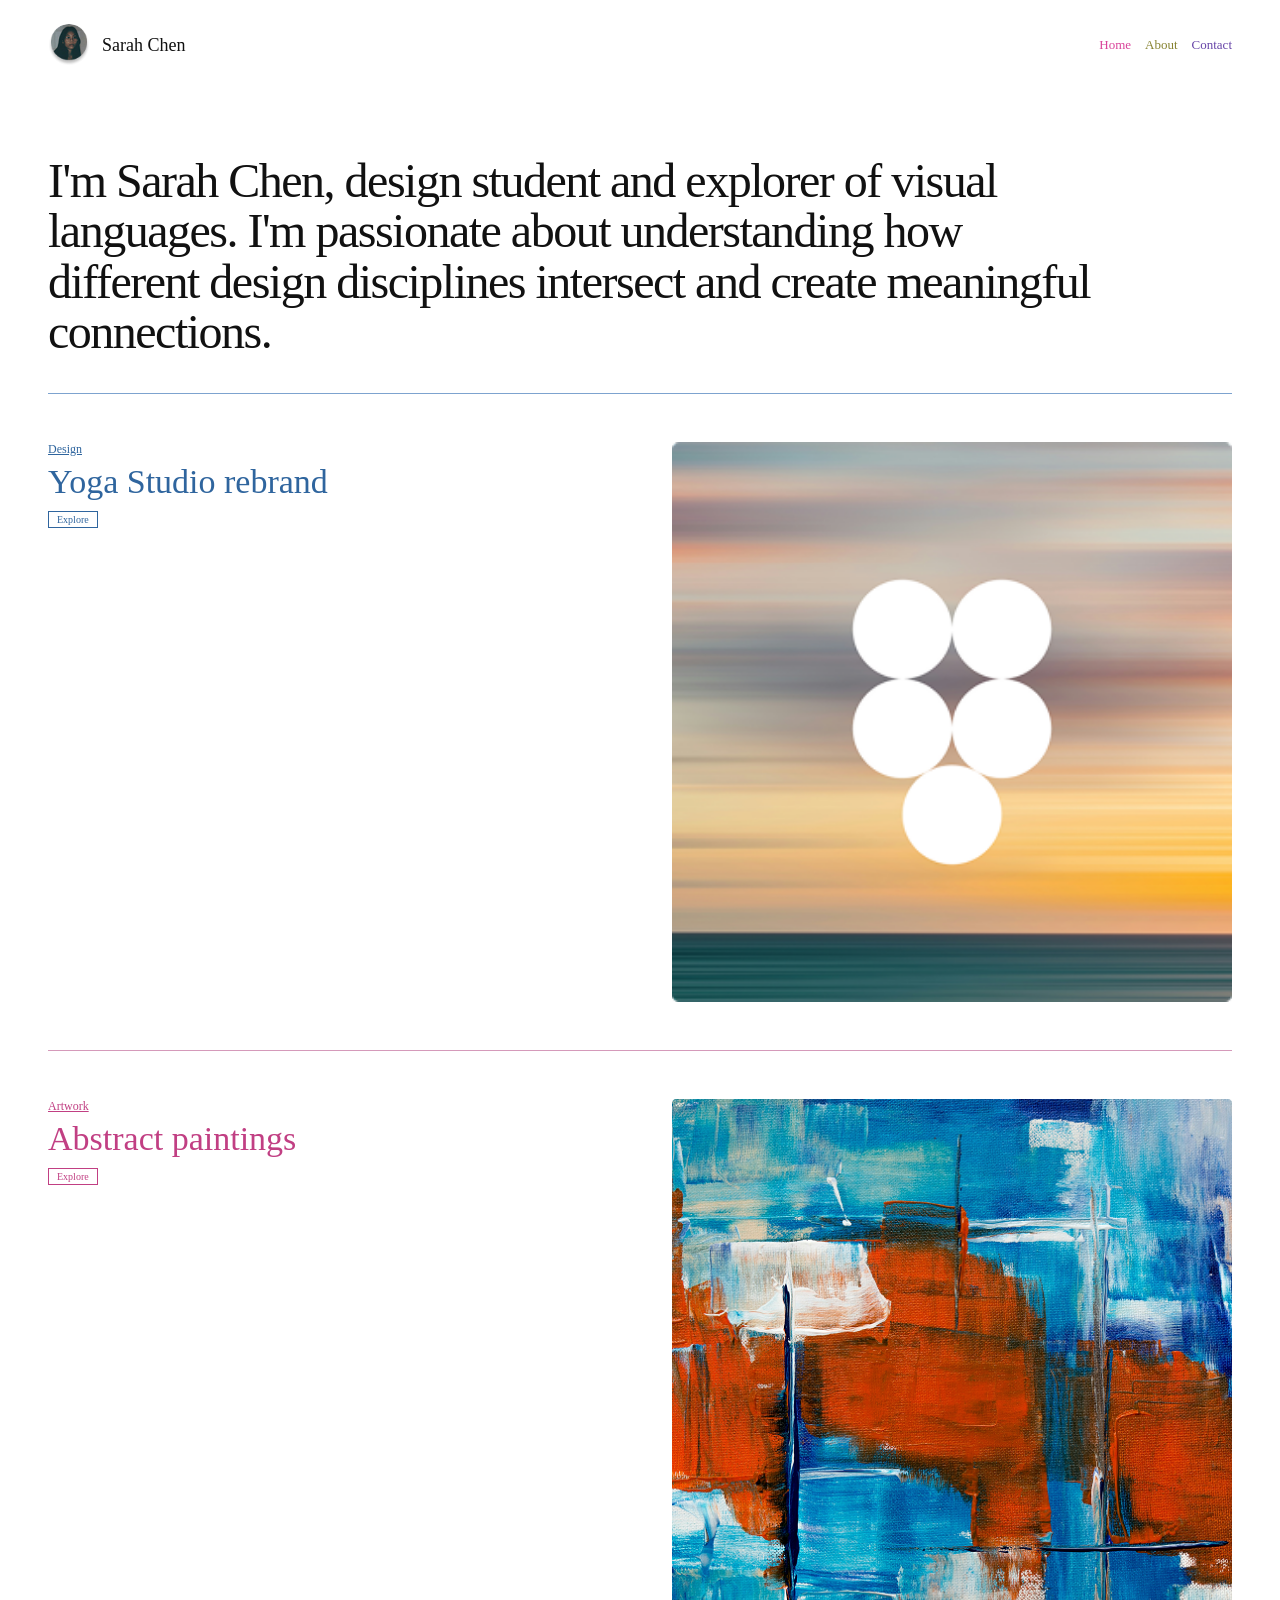
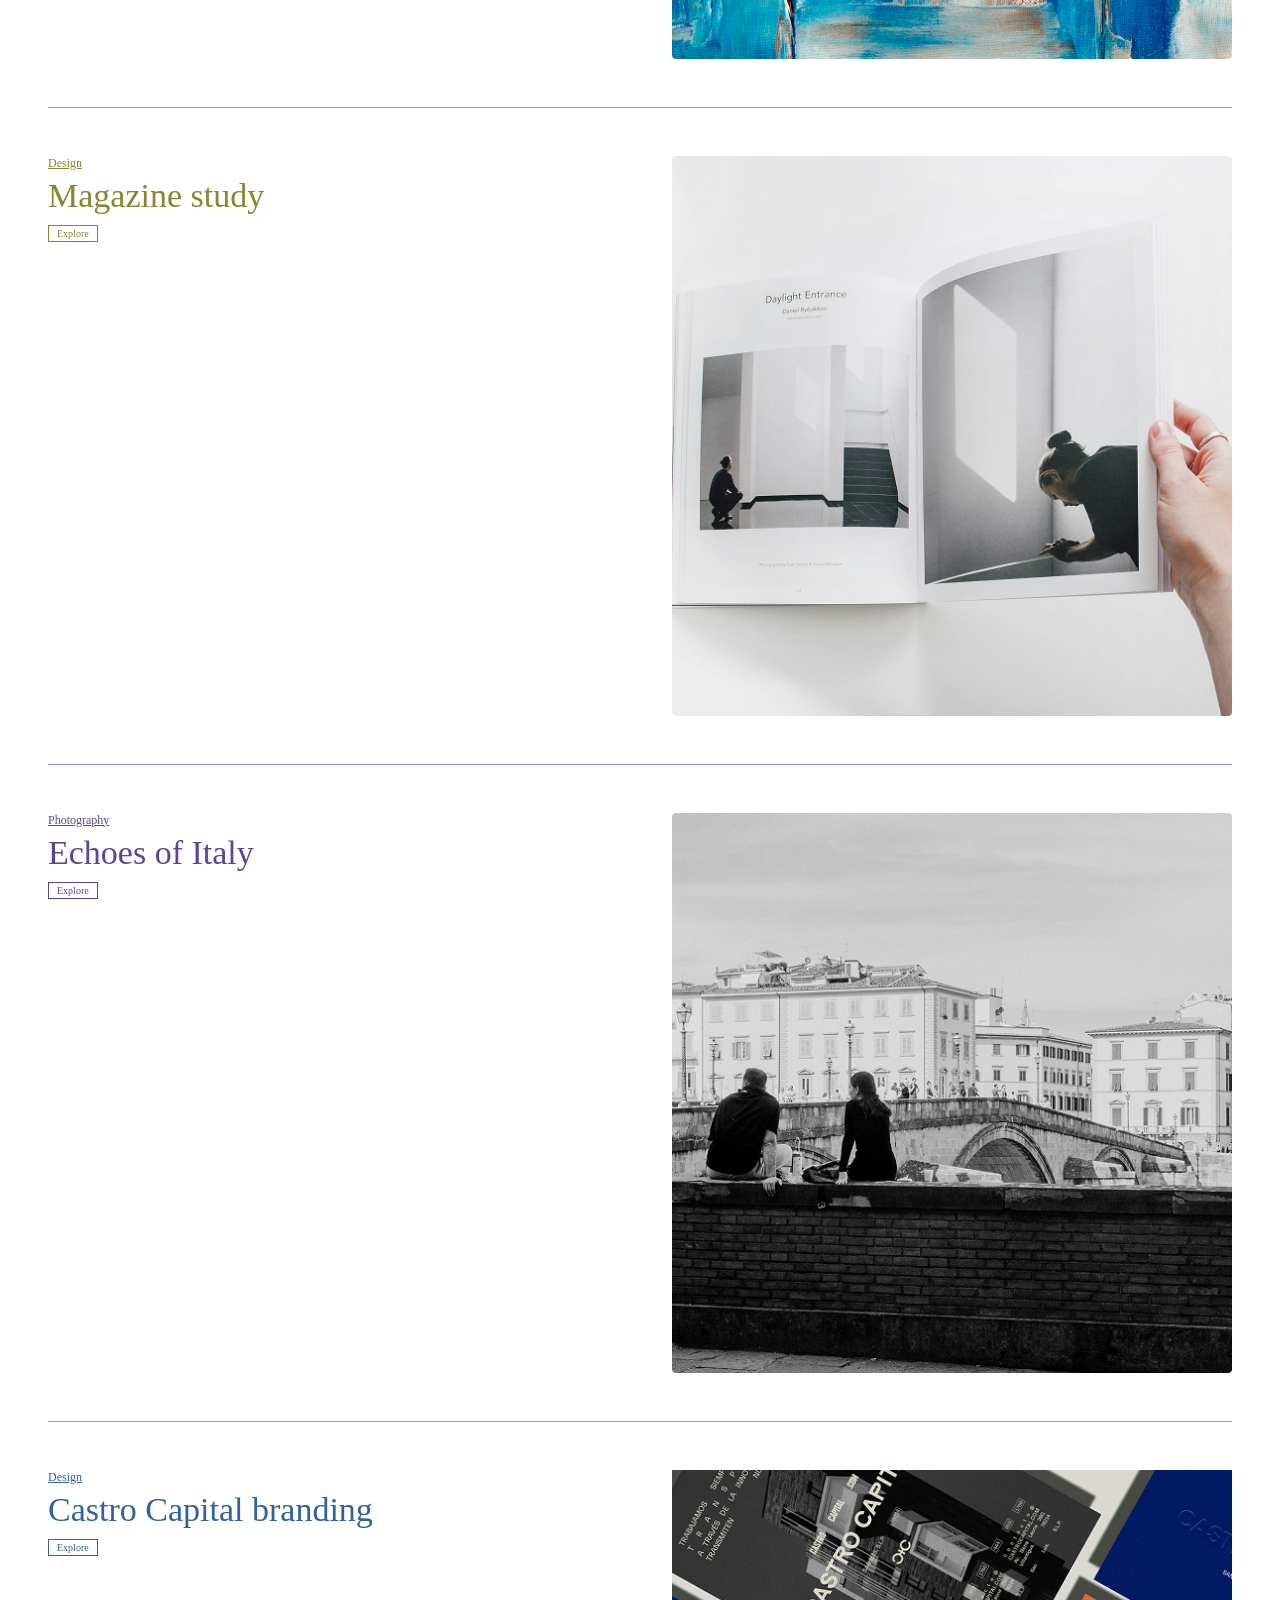
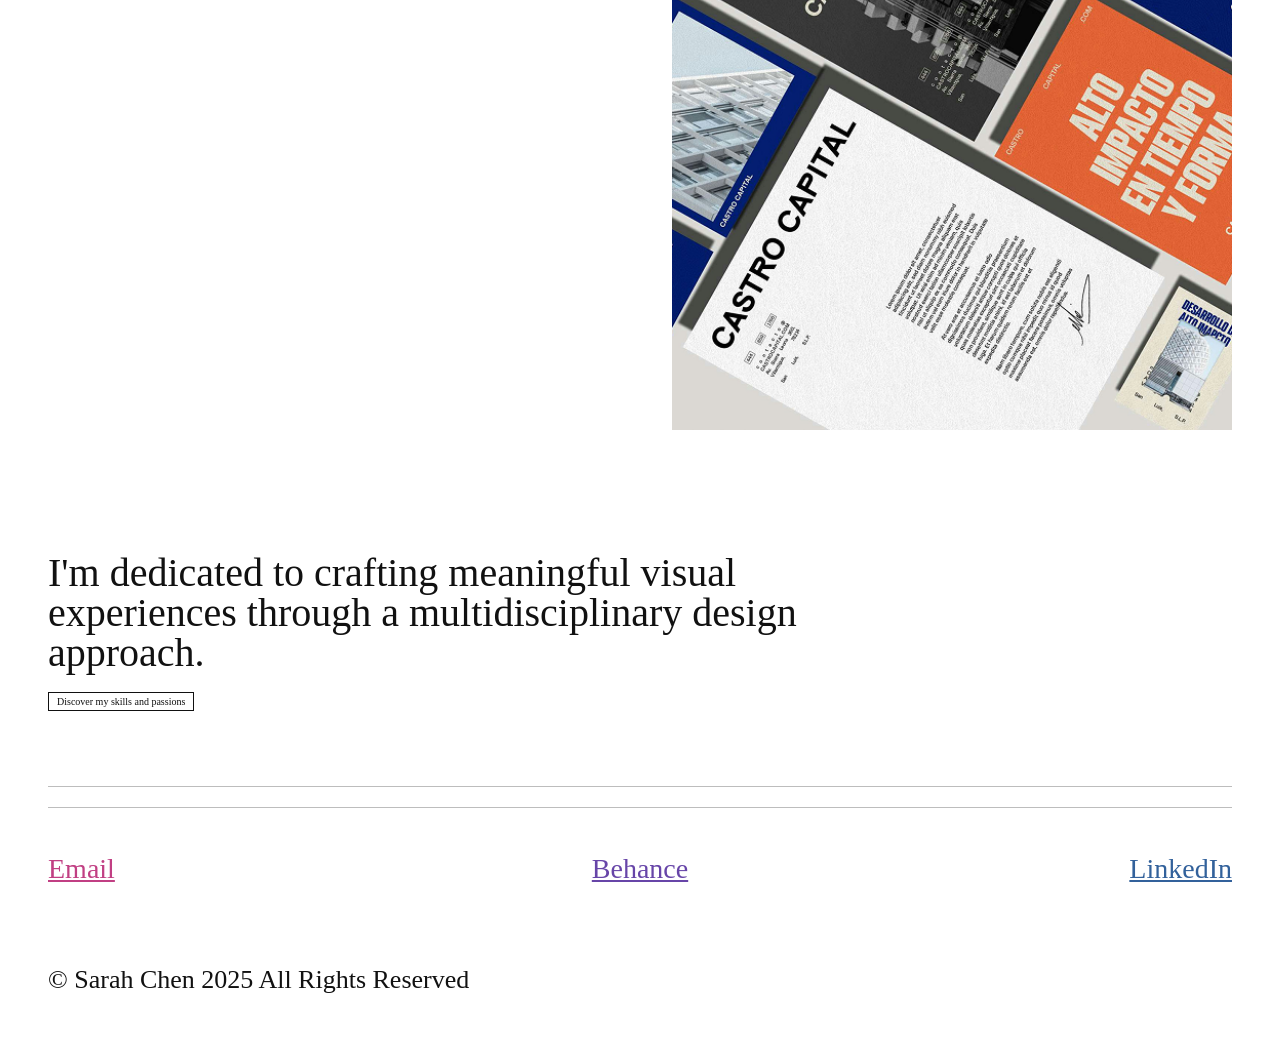
==== index.html @ 7ddd09ad "feat: integrar web minimalista y configurar Docker con Nginx" ====
<!doctype html>
<html lang="en">
  <head>
    <meta charset="UTF-8" />
    <meta name="viewport" content="width=device-width, initial-scale=1.0" />
    <title>Portfolio | Sarah Chen</title>
    <link rel="stylesheet" href="assets/css/styles.css" />
  </head>

  <body>
    <header class="site-header">
      <a class="site-header__brand" href="index.html">
        <img
          class="site-header__logo"
          src="assets/images/Foto.png"
          alt="Sarah Chen Logo"
        />
        <span class="site-header__name">Sarah Chen</span>
      </a>

      <nav class="site-header__nav">
        <a class="site-header__link site-header__link--home" href="index.html">
          Home
        </a>

        <a
          class="site-header__link site-header__link--about"
          href="pages/about.html"
        >
          About
        </a>

        <a
          class="site-header__link site-header__link--contact"
          href="mailto:correoEjemplo@gmail.com"
        >
          Contact
        </a>
      </nav>
    </header>

    <main class="home">
      <section class="home-hero">
        <h1 class="home-hero__title">
          I'm Sarah Chen, design student and explorer of visual languages. I'm
          passionate about understanding how different design disciplines
          intersect and create meaningful connections.
        </h1>
      </section>

      <section class="project-list" id="projects">
        <article class="project-card project-card--yoga">
          <div class="project-card__content">
            <p class="project-card__category">Design</p>
            <h2 class="project-card__title">Yoga Studio rebrand</h2>

            <a class="project-card__link" href="pages/echoes-of-italy.html">
              Explore
            </a>
          </div>

          <img
            class="project-card__image"
            src="assets/images/Image-1.png"
            alt="Yoga Studio rebrand"
          />
        </article>

        <article class="project-card project-card--artwork">
          <div class="project-card__content">
            <p class="project-card__category">Artwork</p>
            <h2 class="project-card__title">Abstract paintings</h2>

            <a class="project-card__link" href="pages/echoes-of-italy.html">
              Explore
            </a>
          </div>

          <img
            class="project-card__image"
            src="assets/images/image-4 (1).png"
            alt="Abstract paintings"
          />
        </article>

        <article class="project-card project-card--magazine">
          <div class="project-card__content">
            <p class="project-card__category">Design</p>
            <h2 class="project-card__title">Magazine study</h2>

            <a class="project-card__link" href="pages/echoes-of-italy.html">
              Explore
            </a>
          </div>

          <img
            class="project-card__image"
            src="assets/images/Image2 (1).png"
            alt="Magazine study"
          />
        </article>

        <article class="project-card project-card--photography">
          <div class="project-card__content">
            <p class="project-card__category">Photography</p>
            <h2 class="project-card__title">Echoes of Italy</h2>

            <a class="project-card__link" href="pages/echoes-of-italy.html">
              Explore
            </a>
          </div>

          <img
            class="project-card__image"
            src="assets/images/Image-3 (3).png"
            alt="Echoes of Italy"
          />
        </article>

        <article class="project-card project-card--design">
          <div class="project-card__content">
            <p class="project-card__category">Design</p>
            <h2 class="project-card__title">Castro Capital branding</h2>

            <a class="project-card__link" href="pages/echoes-of-italy.html">
              Explore
            </a>
          </div>

          <img
            class="project-card__image"
            src="assets/images/Rectangle 1.png"
            alt="Castro Capital branding"
          />
        </article>
      </section>

      <section class="home-about">
        <h2 class="home-about__title">
          I'm dedicated to crafting meaningful visual experiences through a
          multidisciplinary design approach.
        </h2>

        <a class="home-about__link" href="pages/about.html">
          Discover my skills and passions
        </a>
      </section>
    </main>

    <footer class="site-footer" id="contact">
      <nav class="site-footer__links">
        <a class="site-footer__link site-footer__link--email" href="#">
          Email
        </a>

        <a class="site-footer__link site-footer__link--behance" href="#">
          Behance
        </a>

        <a class="site-footer__link site-footer__link--linkedin" href="#">
          LinkedIn
        </a>
      </nav>

      <p class="site-footer__copyright">
        © Sarah Chen 2025 All Rights Reserved
      </p>
    </footer>
  </body>
</html>
---- assets/css/styles.css ----
* {
  margin: 0;
  padding: 0;
  box-sizing: border-box;
}

html {
  scroll-behavior: smooth;
}

body {
  font-family: Georgia, "Times New Roman", Times, serif;
  background-color: #ffffff;
  color: #111111;
}

a {
  color: inherit;
}

img {
  display: block;
  max-width: 100%;
}

.site-header {
  width: 100%;
  max-width: 1280px;
  margin: 0 auto;
  padding: 24px 48px 70px;

  display: flex;
  justify-content: space-between;
  align-items: center;
}

.site-header__brand {
  display: flex;
  align-items: center;
  gap: 12px;

  color: #111111;
  text-decoration: none;
}

.site-header__logo {
  width: 42px;
  height: 42px;

  border-radius: 50%;
  object-fit: cover;
}

.site-header__name {
  font-size: 18px;
}

.site-header__nav {
  display: flex;
  align-items: center;
  gap: 14px;
}

.site-header__link {
  font-size: 13px;
  text-decoration: none;
}

.site-header__link--home {
  color: #d9439a;
}

.site-header__link--about {
  color: #878331;
}

.site-header__link--contact {
  color: #6745a8;
}

.home,
.project-detail,
.about-page {
  width: 100%;
  max-width: 1280px;
  margin: 0 auto;
  padding: 0 48px;
}

.home-hero {
  padding: 20px 0 35px;
}

.home-hero__title {
  max-width: 1050px;

  font-size: 48px;
  font-weight: 400;
  line-height: 1.05;
  letter-spacing: -1.5px;
}

.project-list {
  width: 100%;
}

.project-card {
  width: 100%;
  padding: 48px 0;

  display: grid;
  grid-template-columns: 1fr 1fr;
  gap: 52px;
  align-items: start;

  border-top: 1px solid #bdbdbd;
}

.project-card__content {
  display: flex;
  flex-direction: column;
  align-items: flex-start;
}

.project-card__category {
  margin-bottom: 8px;

  font-size: 12px;
  text-decoration: underline;
}

.project-card__title {
  margin-bottom: 12px;

  font-size: 34px;
  font-weight: 400;
  line-height: 1;
}

.project-card__link {
  padding: 2px 8px;

  border: 1px solid currentColor;

  font-size: 10px;
  text-decoration: none;
}

.project-card__image {
  width: 100%;
  max-width: 560px;
  aspect-ratio: 1 / 1;

  justify-self: end;

  object-fit: cover;
}

.project-card--yoga {
  border-top-color: #7da3cf;
}

.project-card--artwork {
  border-top-color: #d59aba;
}

.project-card--magazine {
  border-top-color: #aaa765;
}

.project-card--photography {
  border-top-color: #9883bd;
}

.project-card--design {
  border-top-color: #7da3cf;
}

.project-card--yoga .project-card__category,
.project-card--yoga .project-card__title,
.project-card--yoga .project-card__link {
  color: #2f659e;
}

.project-card--artwork .project-card__category,
.project-card--artwork .project-card__title,
.project-card--artwork .project-card__link {
  color: #c13f83;
}

.project-card--magazine .project-card__category,
.project-card--magazine .project-card__title,
.project-card--magazine .project-card__link {
  color: #898530;
}

.project-card--photography .project-card__category,
.project-card--photography .project-card__title,
.project-card--photography .project-card__link {
  color: #5d4497;
}

.project-card--design .project-card__category,
.project-card--design .project-card__title,
.project-card--design .project-card__link {
  color: #32619b;
}

.home-about {
  padding: 75px 0;

  border-bottom: 1px solid #bdbdbd;
}

.home-about__title {
  max-width: 750px;
  margin-bottom: 18px;

  font-size: 40px;
  font-weight: 400;
  line-height: 1;
}

.home-about__link {
  display: inline-block;

  padding: 3px 8px;

  border: 1px solid #111111;

  font-size: 10px;
  text-decoration: none;
}

.project-detail {
  padding-bottom: 20px;
}

.project-detail__intro {
  width: 100%;
  max-width: 650px;
  margin-bottom: 90px;
}

.project-detail__category {
  margin-bottom: 7px;

  color: #6745a8;

  font-size: 12px;
  text-decoration: underline;
}

.project-detail__title {
  margin-bottom: 16px;

  color: #6745a8;

  font-size: 36px;
  font-weight: 400;
  line-height: 1;
}

.project-detail__description {
  max-width: 620px;

  font-size: 25px;
  line-height: 1.08;
}

.project-gallery {
  width: 100%;
}

.project-gallery__figure {
  margin-bottom: 90px;
}

.project-gallery__figure--narrow {
  width: 58%;
}

.project-gallery__figure--medium {
  width: 74%;
}

.project-gallery__figure--wide {
  width: 83%;
}

.project-gallery__figure--full {
  width: 100%;
}

.project-gallery__figure--center {
  margin-left: auto;
  margin-right: auto;
}

.project-gallery__figure--left {
  margin-left: 0;
  margin-right: auto;
}

.project-gallery__figure--right {
  margin-left: auto;
  margin-right: 0;
}

.project-gallery__image {
  width: 100%;
  height: auto;

  object-fit: cover;
}

.project-gallery__caption {
  margin-top: 7px;

  font-size: 9px;
  line-height: 1.3;
}

.project-gallery__text {
  width: 100%;
  max-width: 680px;
  margin: 0 0 85px;

  font-size: 26px;
  line-height: 1.08;
}

.about-page {
  padding-top: 10px;
}

.about-intro {
  padding: 20px 0 105px;
}

.about-intro > .about-intro__text {
  width: 100%;
  max-width: 1160px;
  margin: 0;

  font-family: Georgia, "Times New Roman", Times, serif;
  font-size: 42px;
  font-weight: 400;
  line-height: 1.12;
  letter-spacing: -0.8px;
}

.about-intro > .about-intro__text + .about-intro__text {
  margin-top: 60px;
}

.about-status {
  margin-bottom: 110px;

  display: grid;
  grid-template-columns: 1fr 1fr;
  gap: 48px;
}

.about-status__intro,
.about-status__content {
  border-top: 1px solid #bdbdbd;
}

.about-status__label {
  padding-top: 36px;

  font-family: monospace;
  font-size: 13px;
}

.about-status__row {
  min-height: 72px;

  display: grid;
  grid-template-columns: 130px 1fr;
  align-items: center;
  gap: 20px;

  border-bottom: 1px solid #bdbdbd;

  font-family: monospace;
  font-size: 13px;
}

.about-status__image {
  width: 100%;
  margin-top: 35px;
  aspect-ratio: 1 / 1;

  object-fit: cover;
}

.related-projects {
  padding: 45px 0 70px;

  border-top: 1px solid #bdbdbd;
}

.related-projects__heading {
  width: 100%;
  max-width: 900px;
  margin-bottom: 35px;

  font-size: 40px;
  font-weight: 400;
  line-height: 1.08;
}

.related-projects__more {
  display: inline-block;
  margin-bottom: 45px;

  font-family: monospace;
  font-size: 11px;
}

.related-projects__grid {
  display: grid;
  grid-template-columns: repeat(3, 1fr);
  gap: 45px;
}

.related-projects__card {
  padding-top: 25px;

  border-top: 1px solid currentColor;
}

.related-projects__category {
  margin-bottom: 10px;

  font-size: 11px;
  text-decoration: underline;
}

.related-projects__title {
  min-height: 82px;
  margin-bottom: 12px;

  font-size: 32px;
  font-weight: 400;
  line-height: 1;
}

.related-projects__link {
  display: inline-block;
  margin-bottom: 35px;
  padding: 2px 7px;

  border: 1px solid currentColor;

  font-size: 9px;
  text-decoration: none;
}

.related-projects__image {
  width: 100%;
  aspect-ratio: 1 / 1;

  object-fit: cover;
}

.related-projects__card--artwork {
  color: #c13f83;
}

.related-projects__card--editorial {
  color: #898530;
}

.related-projects__card--design {
  color: #32619b;
}

.site-footer {
  width: 100%;
  max-width: 1280px;
  margin: 0 auto;
  padding: 20px 48px 50px;
}

.site-footer__links {
  padding: 45px 0;

  display: grid;
  grid-template-columns: repeat(3, 1fr);

  border-top: 1px solid #bdbdbd;
}

.site-footer__link {
  font-size: 28px;
}

.site-footer__link--email {
  color: #c13f83;
  text-align: left;
}

.site-footer__link--behance {
  color: #6745a8;
  text-align: center;
}

.site-footer__link--linkedin {
  color: #32619b;
  text-align: right;
}

.site-footer__copyright {
  padding-top: 35px;

  font-size: 26px;
}

@media (min-width: 800px) and (max-width: 1279px) {
  .site-header {
    padding: 22px 32px 55px;
  }

  .home,
  .project-detail,
  .about-page {
    padding: 0 32px;
  }

  .site-footer {
    padding: 20px 32px 45px;
  }

  .home-hero__title {
    font-size: 42px;
  }

  .project-card {
    gap: 40px;
    padding: 40px 0;
  }

  .project-card__title {
    font-size: 30px;
  }

  .project-card__image {
    max-width: 500px;
  }

  .project-detail__intro {
    max-width: 580px;
    margin-bottom: 75px;
  }

  .project-detail__description {
    font-size: 23px;
  }

  .project-gallery__figure {
    margin-bottom: 75px;
  }

  .project-gallery__figure--narrow {
    width: 60%;
  }

  .project-gallery__figure--medium {
    width: 74%;
  }

  .project-gallery__figure--wide {
    width: 84%;
  }

  .project-gallery__figure--full {
    width: 100%;
  }

  .project-gallery__text {
    max-width: 620px;
    margin-bottom: 75px;

    font-size: 24px;
  }

  .about-intro {
    padding-bottom: 90px;
  }

  .about-intro > .about-intro__text {
    font-size: 36px;
    line-height: 1.12;
  }

  .about-intro > .about-intro__text + .about-intro__text {
    margin-top: 50px;
  }

  .about-status {
    gap: 40px;
    margin-bottom: 90px;
  }

  .related-projects__heading {
    font-size: 36px;
  }

  .related-projects__grid {
    gap: 28px;
  }

  .related-projects__title {
    font-size: 27px;
  }
}

@media (max-width: 799px) {
  .site-header {
    padding: 18px 18px 38px;
  }

  .site-header__logo {
    width: 34px;
    height: 34px;
  }

  .site-header__name {
    font-size: 15px;
  }

  .site-header__nav {
    gap: 9px;
  }

  .site-header__link {
    font-size: 10px;
  }

  .home,
  .project-detail,
  .about-page {
    padding: 0 18px;
  }

  .home-hero {
    padding: 15px 0 28px;
  }

  .home-hero__title {
    font-size: 31px;
    letter-spacing: -0.7px;
  }

  .project-card {
    padding: 32px 0;

    grid-template-columns: 1fr;
    gap: 24px;
  }

  .project-card__title {
    font-size: 28px;
  }

  .project-card__image {
    width: 100%;
    max-width: none;
  }

  .home-about {
    padding: 50px 0;
  }

  .home-about__title {
    font-size: 31px;
  }

  .project-detail__intro {
    max-width: none;
    margin-bottom: 55px;
  }

  .project-detail__title {
    font-size: 31px;
  }

  .project-detail__description {
    font-size: 20px;
  }

  .project-gallery__figure,
  .project-gallery__figure--narrow,
  .project-gallery__figure--medium,
  .project-gallery__figure--wide,
  .project-gallery__figure--full {
    width: 100%;
    margin: 0 0 55px;
  }

  .project-gallery__text {
    max-width: none;
    margin-bottom: 55px;

    font-size: 22px;
  }

  .about-intro {
    padding: 10px 0 65px;
  }

  .about-intro > .about-intro__text {
    font-size: 26px;
    line-height: 1.12;
    letter-spacing: -0.4px;
  }

  .about-intro > .about-intro__text + .about-intro__text {
    margin-top: 38px;
  }

  .about-status {
    margin-bottom: 75px;

    grid-template-columns: 1fr;
    gap: 35px;
  }

  .about-status__row {
    min-height: 62px;

    grid-template-columns: 100px 1fr;

    font-size: 11px;
  }

  .about-status__image {
    margin-top: 25px;
  }

  .related-projects {
    padding: 35px 0 50px;
  }

  .related-projects__heading {
    font-size: 29px;
  }

  .related-projects__grid {
    grid-template-columns: 1fr;
    gap: 45px;
  }

  .related-projects__title {
    min-height: auto;

    font-size: 29px;
  }

  .related-projects__link {
    margin-bottom: 20px;
  }

  .site-footer {
    padding: 20px 18px 35px;
  }

  .site-footer__links {
    padding: 30px 0;
  }

  .site-footer__link {
    font-size: 18px;
  }

  .site-footer__copyright {
    padding-top: 25px;

    font-size: 18px;
  }
}

@media (min-width: 1280px) {
  .site-header,
  .home,
  .project-detail,
  .about-page,
  .site-footer {
    max-width: 1280px;
  }
}
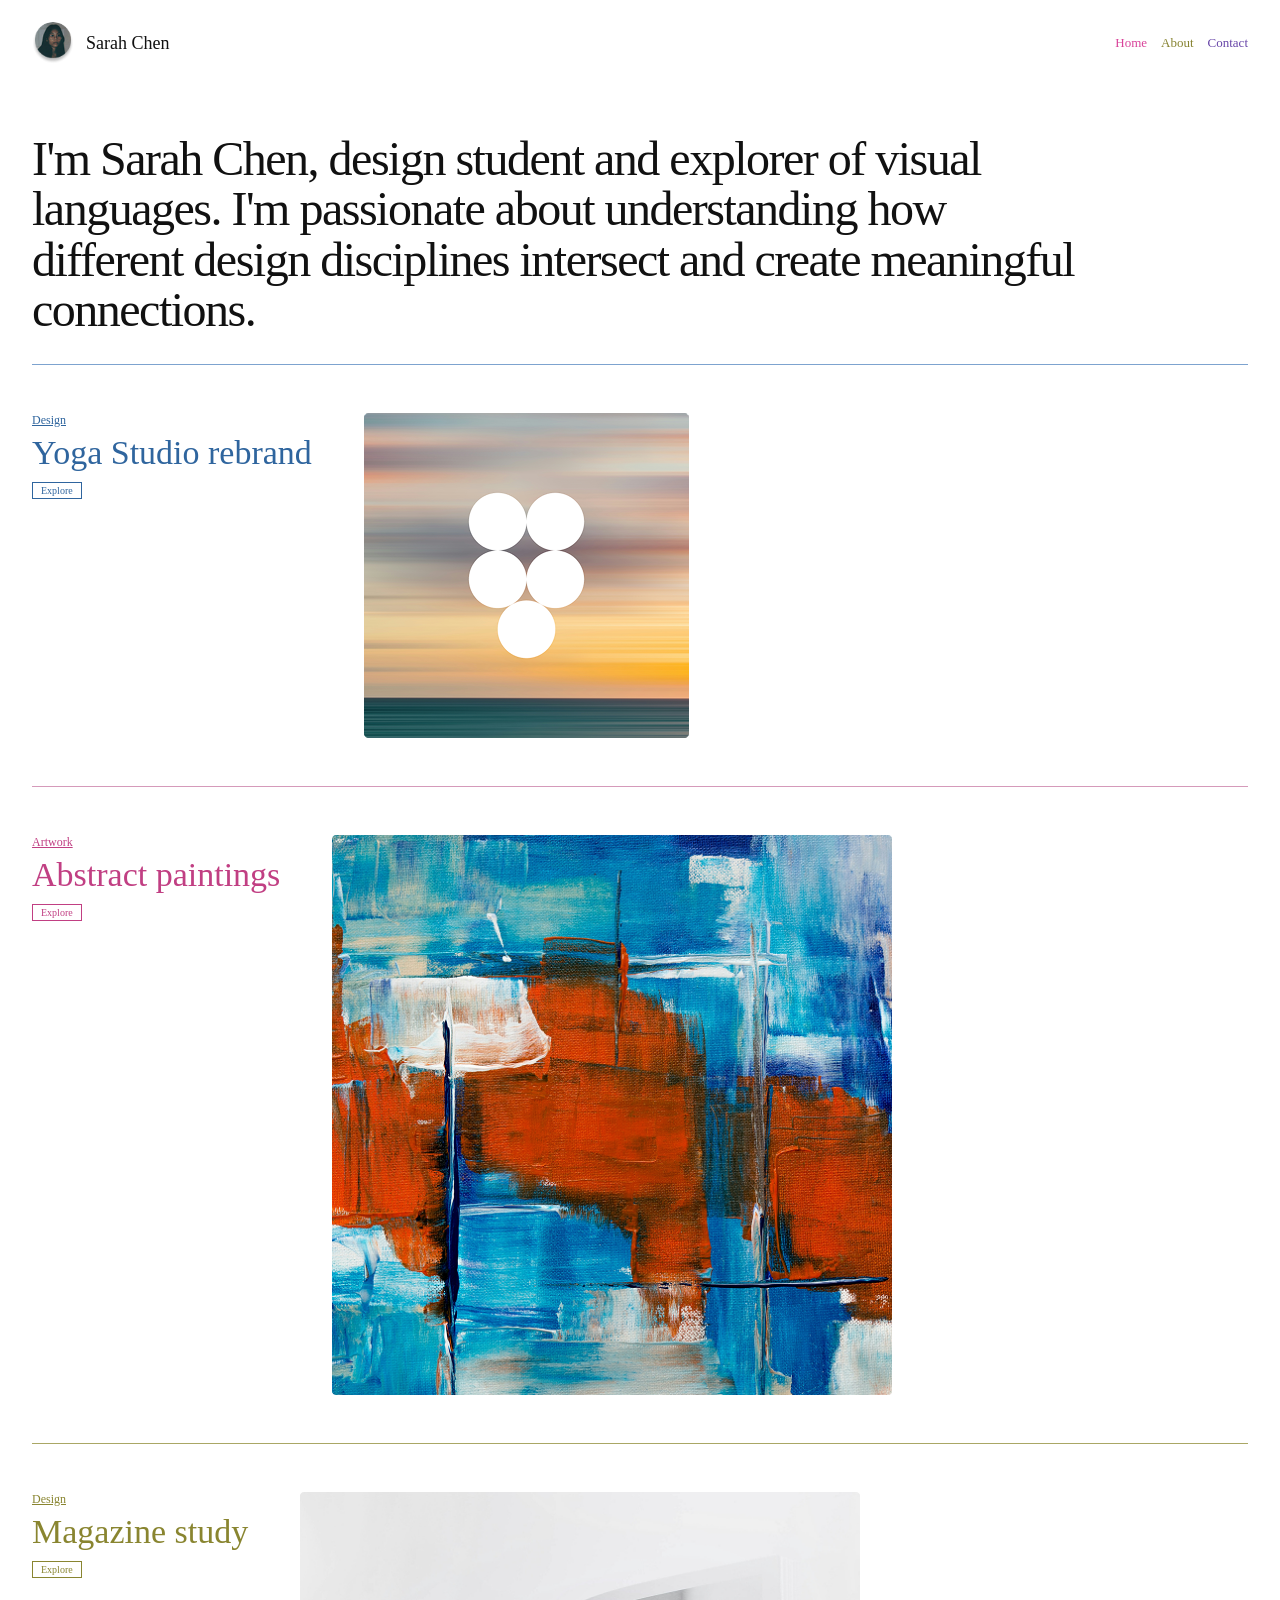
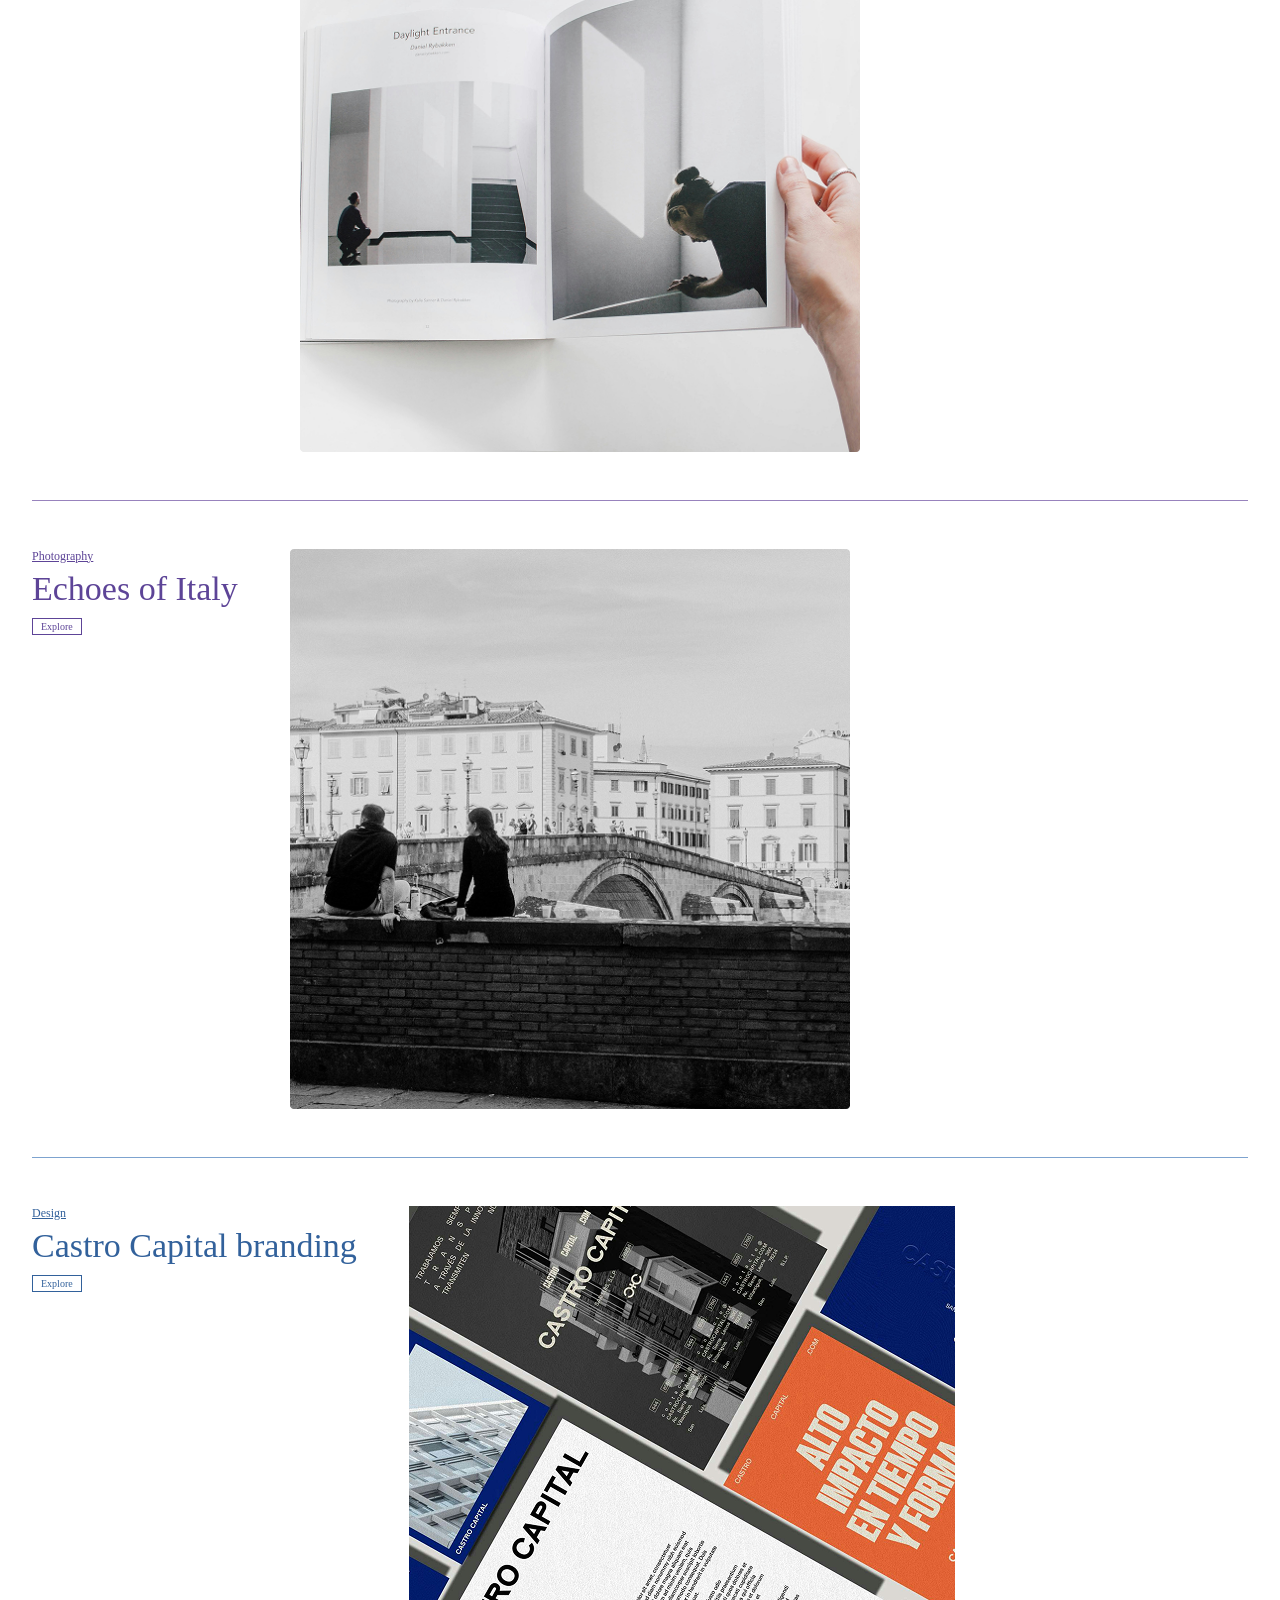
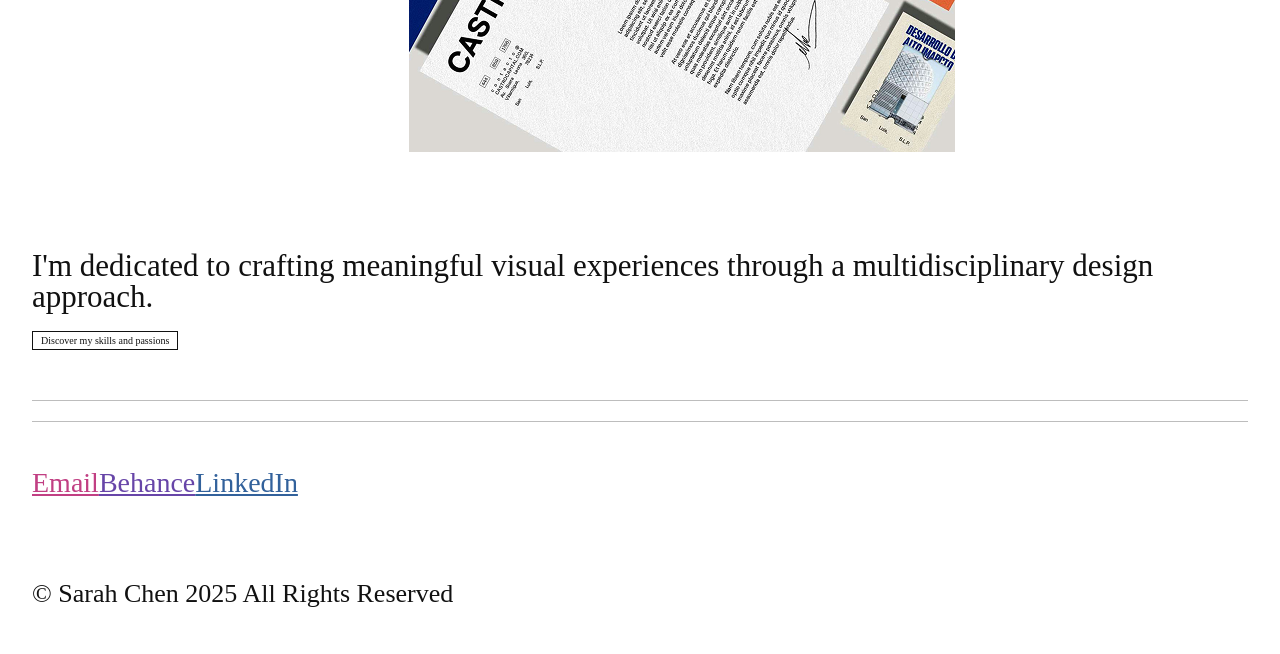
==== commit 70b37dbc: "fix: corregir Mobile First, enlaces y estructura de páginas" ====
--- a/index.html
+++ b/index.html
@@ -25,14 +25,14 @@
 
         <a
           class="site-header__link site-header__link--about"
-          href="pages/about.html"
+          href="about.html"
         >
           About
         </a>
 
         <a
           class="site-header__link site-header__link--contact"
-          href="mailto:correoEjemplo@gmail.com"
+          href="mailto:email@ejemplo.com"
         >
           Contact
         </a>
@@ -54,7 +54,7 @@
             <p class="project-card__category">Design</p>
             <h2 class="project-card__title">Yoga Studio rebrand</h2>
 
-            <a class="project-card__link" href="pages/echoes-of-italy.html">
+            <a class="project-card__link" href="project.html">
               Explore
             </a>
           </div>
@@ -71,14 +71,14 @@
             <p class="project-card__category">Artwork</p>
             <h2 class="project-card__title">Abstract paintings</h2>
 
-            <a class="project-card__link" href="pages/echoes-of-italy.html">
+            <a class="project-card__link" href="project.html">
               Explore
             </a>
           </div>
 
           <img
             class="project-card__image"
-            src="assets/images/image-4 (1).png"
+            src="assets/images/image-4-1.png"
             alt="Abstract paintings"
           />
         </article>
@@ -88,14 +88,14 @@
             <p class="project-card__category">Design</p>
             <h2 class="project-card__title">Magazine study</h2>
 
-            <a class="project-card__link" href="pages/echoes-of-italy.html">
+            <a class="project-card__link" href="project.html">
               Explore
             </a>
           </div>
 
           <img
             class="project-card__image"
-            src="assets/images/Image2 (1).png"
+            src="assets/images/Image2-1.png"
             alt="Magazine study"
           />
         </article>
@@ -105,14 +105,14 @@
             <p class="project-card__category">Photography</p>
             <h2 class="project-card__title">Echoes of Italy</h2>
 
-            <a class="project-card__link" href="pages/echoes-of-italy.html">
+            <a class="project-card__link" href="project.html">
               Explore
             </a>
           </div>
 
           <img
             class="project-card__image"
-            src="assets/images/Image-3 (3).png"
+            src="assets/images/Image-3-3.png"
             alt="Echoes of Italy"
           />
         </article>
@@ -122,14 +122,14 @@
             <p class="project-card__category">Design</p>
             <h2 class="project-card__title">Castro Capital branding</h2>
 
-            <a class="project-card__link" href="pages/echoes-of-italy.html">
+            <a class="project-card__link" href="project.html">
               Explore
             </a>
           </div>
 
           <img
             class="project-card__image"
-            src="assets/images/Rectangle 1.png"
+            src="assets/images/Rectangle-1.png"
             alt="Castro Capital branding"
           />
         </article>
@@ -141,7 +141,7 @@
           multidisciplinary design approach.
         </h2>
 
-        <a class="home-about__link" href="pages/about.html">
+        <a class="home-about__link" href="about.html">
           Discover my skills and passions
         </a>
       </section>
@@ -149,15 +149,15 @@
 
     <footer class="site-footer" id="contact">
       <nav class="site-footer__links">
-        <a class="site-footer__link site-footer__link--email" href="#">
+        <a class="site-footer__link site-footer__link--email" href="mailto:email@ejemplo.com">
           Email
         </a>
 
-        <a class="site-footer__link site-footer__link--behance" href="#">
+        <a class="site-footer__link site-footer__link--behance" href="https://www.behance.net/">
           Behance
         </a>
 
-        <a class="site-footer__link site-footer__link--linkedin" href="#">
+        <a class="site-footer__link site-footer__link--linkedin" href="https://www.linkedin.com/">
           LinkedIn
         </a>
       </nav>
@@ -167,4 +167,4 @@
       </p>
     </footer>
   </body>
-</html>
+</html>
--- a/assets/css/styles.css
+++ b/assets/css/styles.css
@@ -25,9 +25,7 @@
 
 .site-header {
   width: 100%;
-  max-width: 1280px;
-  margin: 0 auto;
-  padding: 24px 48px 70px;
+  padding: 18px 18px 38px;
 
   display: flex;
   justify-content: space-between;
@@ -44,25 +42,25 @@
 }
 
 .site-header__logo {
-  width: 42px;
-  height: 42px;
+  width: 34px;
+  height: 34px;
 
   border-radius: 50%;
   object-fit: cover;
 }
 
 .site-header__name {
-  font-size: 18px;
+  font-size: 15px;
 }
 
 .site-header__nav {
   display: flex;
   align-items: center;
-  gap: 14px;
+  gap: 9px;
 }
 
 .site-header__link {
-  font-size: 13px;
+  font-size: 10px;
   text-decoration: none;
 }
 
@@ -82,22 +80,20 @@
 .project-detail,
 .about-page {
   width: 100%;
-  max-width: 1280px;
-  margin: 0 auto;
-  padding: 0 48px;
+  padding: 0 18px;
 }
 
 .home-hero {
-  padding: 20px 0 35px;
+  padding: 15px 0 28px;
 }
 
 .home-hero__title {
-  max-width: 1050px;
-
-  font-size: 48px;
+  max-width: 100%;
+
+  font-size: 31px;
   font-weight: 400;
   line-height: 1.05;
-  letter-spacing: -1.5px;
+  letter-spacing: -0.7px;
 }
 
 .project-list {
@@ -106,12 +102,11 @@
 
 .project-card {
   width: 100%;
-  padding: 48px 0;
-
-  display: grid;
-  grid-template-columns: 1fr 1fr;
-  gap: 52px;
-  align-items: start;
+  padding: 32px 0;
+
+  display: flex;
+  flex-direction: column;
+  gap: 24px;
 
   border-top: 1px solid #bdbdbd;
 }
@@ -132,7 +127,7 @@
 .project-card__title {
   margin-bottom: 12px;
 
-  font-size: 34px;
+  font-size: 28px;
   font-weight: 400;
   line-height: 1;
 }
@@ -148,10 +143,7 @@
 
 .project-card__image {
   width: 100%;
-  max-width: 560px;
   aspect-ratio: 1 / 1;
-
-  justify-self: end;
 
   object-fit: cover;
 }
@@ -207,16 +199,16 @@
 }
 
 .home-about {
-  padding: 75px 0;
+  padding: 50px 0;
 
   border-bottom: 1px solid #bdbdbd;
 }
 
 .home-about__title {
-  max-width: 750px;
+  max-width: 100%;
   margin-bottom: 18px;
 
-  font-size: 40px;
+  font-size: 31px;
   font-weight: 400;
   line-height: 1;
 }
@@ -238,8 +230,7 @@
 
 .project-detail__intro {
   width: 100%;
-  max-width: 650px;
-  margin-bottom: 90px;
+  margin-bottom: 55px;
 }
 
 .project-detail__category {
@@ -256,15 +247,15 @@
 
   color: #6745a8;
 
-  font-size: 36px;
+  font-size: 31px;
   font-weight: 400;
   line-height: 1;
 }
 
 .project-detail__description {
-  max-width: 620px;
-
-  font-size: 25px;
+  max-width: 100%;
+
+  font-size: 20px;
   line-height: 1.08;
 }
 
@@ -273,37 +264,15 @@
 }
 
 .project-gallery__figure {
-  margin-bottom: 90px;
-}
-
-.project-gallery__figure--narrow {
-  width: 58%;
-}
-
-.project-gallery__figure--medium {
-  width: 74%;
-}
-
-.project-gallery__figure--wide {
-  width: 83%;
-}
-
+  margin-bottom: 55px;
+}
+
+.project-gallery__figure--narrow,
+.project-gallery__figure--medium,
+.project-gallery__figure--wide,
 .project-gallery__figure--full {
   width: 100%;
-}
-
-.project-gallery__figure--center {
-  margin-left: auto;
-  margin-right: auto;
-}
-
-.project-gallery__figure--left {
   margin-left: 0;
-  margin-right: auto;
-}
-
-.project-gallery__figure--right {
-  margin-left: auto;
   margin-right: 0;
 }
 
@@ -323,10 +292,9 @@
 
 .project-gallery__text {
   width: 100%;
-  max-width: 680px;
-  margin: 0 0 85px;
-
-  font-size: 26px;
+  margin-bottom: 55px;
+
+  font-size: 22px;
   line-height: 1.08;
 }
 
@@ -335,31 +303,30 @@
 }
 
 .about-intro {
-  padding: 20px 0 105px;
+  padding: 10px 0 65px;
 }
 
 .about-intro > .about-intro__text {
   width: 100%;
-  max-width: 1160px;
   margin: 0;
 
   font-family: Georgia, "Times New Roman", Times, serif;
-  font-size: 42px;
+  font-size: 26px;
   font-weight: 400;
   line-height: 1.12;
-  letter-spacing: -0.8px;
+  letter-spacing: -0.4px;
 }
 
 .about-intro > .about-intro__text + .about-intro__text {
-  margin-top: 60px;
+  margin-top: 38px;
 }
 
 .about-status {
-  margin-bottom: 110px;
-
-  display: grid;
-  grid-template-columns: 1fr 1fr;
-  gap: 48px;
+  margin-bottom: 75px;
+
+  display: flex;
+  flex-direction: column;
+  gap: 35px;
 }
 
 .about-status__intro,
@@ -375,29 +342,29 @@
 }
 
 .about-status__row {
-  min-height: 72px;
+  min-height: 62px;
 
   display: grid;
-  grid-template-columns: 130px 1fr;
+  grid-template-columns: 100px 1fr;
   align-items: center;
   gap: 20px;
 
   border-bottom: 1px solid #bdbdbd;
 
   font-family: monospace;
-  font-size: 13px;
+  font-size: 11px;
 }
 
 .about-status__image {
   width: 100%;
-  margin-top: 35px;
+  margin-top: 25px;
   aspect-ratio: 1 / 1;
 
   object-fit: cover;
 }
 
 .related-projects {
-  padding: 45px 0 70px;
+  padding: 35px 0 50px;
 
   border-top: 1px solid #bdbdbd;
 }
@@ -407,7 +374,7 @@
   max-width: 900px;
   margin-bottom: 35px;
 
-  font-size: 40px;
+  font-size: 29px;
   font-weight: 400;
   line-height: 1.08;
 }
@@ -421,8 +388,8 @@
 }
 
 .related-projects__grid {
-  display: grid;
-  grid-template-columns: repeat(3, 1fr);
+  display: flex;
+  flex-direction: column;
   gap: 45px;
 }
 
@@ -440,17 +407,17 @@
 }
 
 .related-projects__title {
-  min-height: 82px;
+  min-height: auto;
   margin-bottom: 12px;
 
-  font-size: 32px;
+  font-size: 29px;
   font-weight: 400;
   line-height: 1;
 }
 
 .related-projects__link {
   display: inline-block;
-  margin-bottom: 35px;
+  margin-bottom: 20px;
   padding: 2px 7px;
 
   border: 1px solid currentColor;
@@ -480,67 +447,91 @@
 
 .site-footer {
   width: 100%;
-  max-width: 1280px;
-  margin: 0 auto;
-  padding: 20px 48px 50px;
+  padding: 20px 18px 35px;
 }
 
 .site-footer__links {
-  padding: 45px 0;
-
-  display: grid;
-  grid-template-columns: repeat(3, 1fr);
+  padding: 30px 0;
+
+  display: flex;
+  flex-direction: column;
+  gap: 20px;
 
   border-top: 1px solid #bdbdbd;
 }
 
 .site-footer__link {
-  font-size: 28px;
+  font-size: 18px;
 }
 
 .site-footer__link--email {
   color: #c13f83;
-  text-align: left;
 }
 
 .site-footer__link--behance {
   color: #6745a8;
-  text-align: center;
 }
 
 .site-footer__link--linkedin {
   color: #32619b;
-  text-align: right;
 }
 
 .site-footer__copyright {
-  padding-top: 35px;
-
-  font-size: 26px;
-}
-
-@media (min-width: 800px) and (max-width: 1279px) {
+  padding-top: 25px;
+
+  font-size: 18px;
+}
+
+/* Tablet: min-width 800px */
+@media (min-width: 800px) {
   .site-header {
+    max-width: 1280px;
+    margin: 0 auto;
     padding: 22px 32px 55px;
   }
 
   .home,
   .project-detail,
   .about-page {
+    max-width: 1280px;
+    margin: 0 auto;
     padding: 0 32px;
   }
 
   .site-footer {
+    max-width: 1280px;
+    margin: 0 auto;
     padding: 20px 32px 45px;
   }
 
+  .site-header__logo {
+    width: 42px;
+    height: 42px;
+  }
+
+  .site-header__name {
+    font-size: 18px;
+  }
+
+  .site-header__nav {
+    gap: 14px;
+  }
+
+  .site-header__link {
+    font-size: 13px;
+  }
+
   .home-hero__title {
+    max-width: 1050px;
     font-size: 42px;
+    letter-spacing: -1.5px;
   }
 
   .project-card {
+    flex-direction: row;
     gap: 40px;
     padding: 40px 0;
+    align-items: start;
   }
 
   .project-card__title {
@@ -549,6 +540,8 @@
 
   .project-card__image {
     max-width: 500px;
+    width: auto;
+    justify-self: end;
   }
 
   .project-detail__intro {
@@ -557,6 +550,7 @@
   }
 
   .project-detail__description {
+    max-width: 620px;
     font-size: 23px;
   }
 
@@ -566,24 +560,31 @@
 
   .project-gallery__figure--narrow {
     width: 60%;
+    margin-left: auto;
+    margin-right: auto;
   }
 
   .project-gallery__figure--medium {
     width: 74%;
+    margin-left: 0;
+    margin-right: auto;
   }
 
   .project-gallery__figure--wide {
     width: 84%;
+    margin-left: auto;
+    margin-right: 0;
   }
 
   .project-gallery__figure--full {
     width: 100%;
+    margin-left: 0;
+    margin-right: auto;
   }
 
   .project-gallery__text {
     max-width: 620px;
     margin-bottom: 75px;
-
     font-size: 24px;
   }
 
@@ -592,8 +593,10 @@
   }
 
   .about-intro > .about-intro__text {
+    max-width: 1160px;
     font-size: 36px;
     line-height: 1.12;
+    letter-spacing: -0.8px;
   }
 
   .about-intro > .about-intro__text + .about-intro__text {
@@ -601,194 +604,196 @@
   }
 
   .about-status {
+    flex-direction: row;
     gap: 40px;
     margin-bottom: 90px;
   }
 
+  .about-status__row {
+    min-height: 72px;
+    grid-template-columns: 130px 1fr;
+    font-size: 13px;
+  }
+
+  .about-status__image {
+    margin-top: 35px;
+  }
+
   .related-projects__heading {
     font-size: 36px;
   }
 
   .related-projects__grid {
+    flex-direction: row;
+    flex-wrap: wrap;
     gap: 28px;
   }
 
+  .related-projects__card {
+    flex: 1 1 calc(33.333% - 19px);
+    min-width: 280px;
+  }
+
   .related-projects__title {
+    min-height: 82px;
     font-size: 27px;
   }
-}
-
-@media (max-width: 799px) {
-  .site-header {
-    padding: 18px 18px 38px;
-  }
-
-  .site-header__logo {
-    width: 34px;
-    height: 34px;
-  }
-
-  .site-header__name {
-    font-size: 15px;
-  }
-
-  .site-header__nav {
-    gap: 9px;
-  }
-
-  .site-header__link {
-    font-size: 10px;
-  }
-
-  .home,
-  .project-detail,
-  .about-page {
-    padding: 0 18px;
-  }
-
-  .home-hero {
-    padding: 15px 0 28px;
-  }
-
+
+  .related-projects__link {
+    margin-bottom: 35px;
+  }
+
+  .site-footer__links {
+    flex-direction: row;
+    gap: 0;
+    padding: 45px 0;
+  }
+
+  .site-footer__link {
+    font-size: 28px;
+  }
+
+  .site-footer__link--email {
+    text-align: left;
+  }
+
+  .site-footer__link--behance {
+    text-align: center;
+  }
+
+  .site-footer__link--linkedin {
+    text-align: right;
+  }
+
+  .site-footer__copyright {
+    padding-top: 35px;
+    font-size: 26px;
+  }
+}
+
+/* Desktop: min-width 1280px */
+@media (min-width: 1280px) {
   .home-hero__title {
-    font-size: 31px;
-    letter-spacing: -0.7px;
+    font-size: 48px;
   }
 
   .project-card {
-    padding: 32px 0;
-
-    grid-template-columns: 1fr;
-    gap: 24px;
+    gap: 52px;
+    padding: 48px 0;
   }
 
   .project-card__title {
-    font-size: 28px;
+    font-size: 34px;
   }
 
   .project-card__image {
-    width: 100%;
-    max-width: none;
-  }
-
-  .home-about {
-    padding: 50px 0;
-  }
-
-  .home-about__title {
-    font-size: 31px;
+    max-width: 560px;
   }
 
   .project-detail__intro {
-    max-width: none;
-    margin-bottom: 55px;
+    max-width: 650px;
+    margin-bottom: 90px;
   }
 
   .project-detail__title {
-    font-size: 31px;
+    font-size: 36px;
   }
 
   .project-detail__description {
-    font-size: 20px;
-  }
-
-  .project-gallery__figure,
-  .project-gallery__figure--narrow,
-  .project-gallery__figure--medium,
-  .project-gallery__figure--wide,
+    max-width: 620px;
+    font-size: 25px;
+  }
+
+  .project-gallery__figure {
+    margin-bottom: 90px;
+  }
+
+  .project-gallery__figure--narrow {
+    width: 58%;
+  }
+
+  .project-gallery__figure--medium {
+    width: 74%;
+  }
+
+  .project-gallery__figure--wide {
+    width: 83%;
+  }
+
   .project-gallery__figure--full {
     width: 100%;
-    margin: 0 0 55px;
   }
 
   .project-gallery__text {
-    max-width: none;
-    margin-bottom: 55px;
-
-    font-size: 22px;
+    max-width: 680px;
+    margin-bottom: 85px;
+    font-size: 26px;
   }
 
   .about-intro {
-    padding: 10px 0 65px;
+    padding: 20px 0 105px;
   }
 
   .about-intro > .about-intro__text {
+    font-size: 42px;
+    letter-spacing: -0.8px;
+  }
+
+  .about-intro > .about-intro__text + .about-intro__text {
+    margin-top: 60px;
+  }
+
+  .about-status {
+    gap: 48px;
+    margin-bottom: 110px;
+  }
+
+  .about-status__row {
+    min-height: 72px;
+    grid-template-columns: 130px 1fr;
+    font-size: 13px;
+  }
+
+  .about-status__image {
+    margin-top: 35px;
+  }
+
+  .related-projects {
+    padding: 45px 0 70px;
+  }
+
+  .related-projects__heading {
+    font-size: 40px;
+  }
+
+  .related-projects__grid {
+    gap: 45px;
+  }
+
+  .related-projects__card {
+    flex: 1 1 calc(33.333% - 30px);
+  }
+
+  .related-projects__title {
+    min-height: 82px;
+    font-size: 32px;
+  }
+
+  .related-projects__link {
+    margin-bottom: 35px;
+    padding: 2px 7px;
+    font-size: 9px;
+  }
+
+  .site-footer__links {
+    padding: 45px 0;
+  }
+
+  .site-footer__link {
+    font-size: 28px;
+  }
+
+  .site-footer__copyright {
     font-size: 26px;
-    line-height: 1.12;
-    letter-spacing: -0.4px;
-  }
-
-  .about-intro > .about-intro__text + .about-intro__text {
-    margin-top: 38px;
-  }
-
-  .about-status {
-    margin-bottom: 75px;
-
-    grid-template-columns: 1fr;
-    gap: 35px;
-  }
-
-  .about-status__row {
-    min-height: 62px;
-
-    grid-template-columns: 100px 1fr;
-
-    font-size: 11px;
-  }
-
-  .about-status__image {
-    margin-top: 25px;
-  }
-
-  .related-projects {
-    padding: 35px 0 50px;
-  }
-
-  .related-projects__heading {
-    font-size: 29px;
-  }
-
-  .related-projects__grid {
-    grid-template-columns: 1fr;
-    gap: 45px;
-  }
-
-  .related-projects__title {
-    min-height: auto;
-
-    font-size: 29px;
-  }
-
-  .related-projects__link {
-    margin-bottom: 20px;
-  }
-
-  .site-footer {
-    padding: 20px 18px 35px;
-  }
-
-  .site-footer__links {
-    padding: 30px 0;
-  }
-
-  .site-footer__link {
-    font-size: 18px;
-  }
-
-  .site-footer__copyright {
-    padding-top: 25px;
-
-    font-size: 18px;
-  }
-}
-
-@media (min-width: 1280px) {
-  .site-header,
-  .home,
-  .project-detail,
-  .about-page,
-  .site-footer {
-    max-width: 1280px;
-  }
-}
+  }
+}
